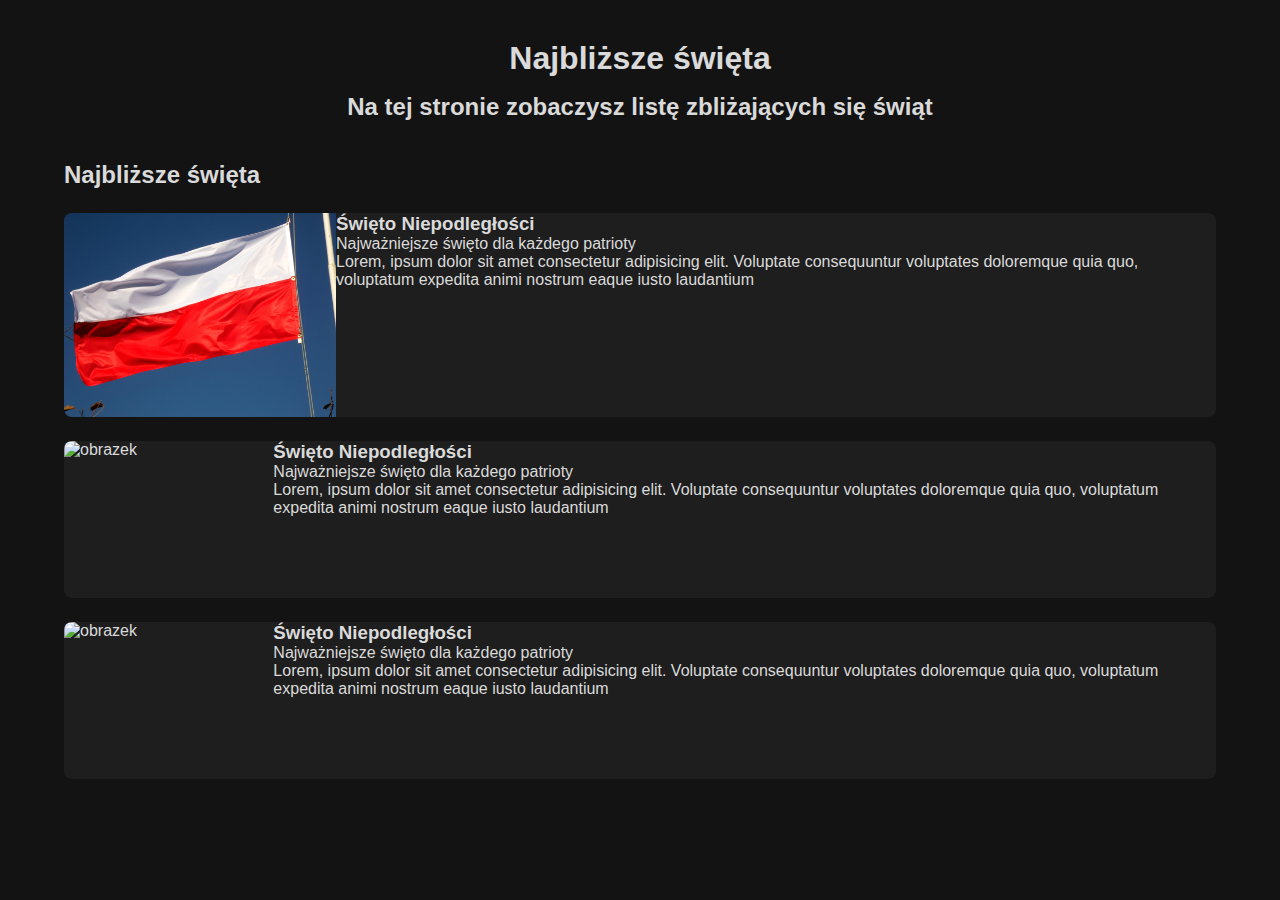
==== index.html @ bec907f8 "dodanie elementów" ====
<!DOCTYPE html>
<html lang="pl">
<head>
    <meta charset="UTF-8">
    <meta name="viewport" content="width=device-width, initial-scale=1.0">
    <link type="text/css" rel="stylesheet" href="css/main.css">
    <title>Święta</title>
</head>
<body>
    <header>
        <h1>Najbliższe święta</h1>
        <h2>Na tej stronie zobaczysz listę zbliżających się świąt</h2>
    </header>
    <main>
        <h2>Najbliższe święta</h2>
        <div>
            <div class="card">
                <img class="card-img" src="images/flaga.jpg" alt="obrazek">
                <div class="card-text">
                    <h3 class="card-title">Święto Niepodległości</h3>
                    <span class="card-subtitle">Najważniejsze święto dla każdego patrioty</span>
                    <p class="card-desc">Lorem, ipsum dolor sit amet consectetur adipisicing elit. Voluptate consequuntur voluptates doloremque quia quo, voluptatum expedita animi nostrum eaque iusto laudantium </p>
                    <a class="card-link" href="#"></a>
                </div>
            </div>
            <div class="card">
                <img class="card-img" src="" alt="obrazek">
                <div class="card-text">
                    <h3 class="card-title">Święto Niepodległości</h3>
                    <span class="card-subtitle">Najważniejsze święto dla każdego patrioty</span>
                    <p class="card-desc">Lorem, ipsum dolor sit amet consectetur adipisicing elit. Voluptate consequuntur voluptates doloremque quia quo, voluptatum expedita animi nostrum eaque iusto laudantium </p>
                    <a class="card-link" href="#"></a>
                </div>
            </div>
            <div class="card">
                <img class="card-img" src="" alt="obrazek">
                <div class="card-text">
                    <h3 class="card-title">Święto Niepodległości</h3>
                    <span class="card-subtitle">Najważniejsze święto dla każdego patrioty</span>
                    <p class="card-desc">Lorem, ipsum dolor sit amet consectetur adipisicing elit. Voluptate consequuntur voluptates doloremque quia quo, voluptatum expedita animi nostrum eaque iusto laudantium </p>
                    <a class="card-link" href="#"></a>
                </div>
            </div>
        </div>
    </main>
    <footer></footer>
</body>
</html>
---- css/main.css ----
* {
    margin: 0;
    padding: 0;
    box-sizing: border-box;
}

body {
    background: #131313;
    color: #dadada;
    font-family: 'Roboto', sans-serif;
}

header {
    margin-top: 2.5rem;
    display: flex;
    flex-direction: column;
    align-items: center;
    gap: 1rem;
}

main {
    width: 90%;
    margin: 0 auto;
    margin-top: 2.5rem;
    /* margin: vertical horizontal */
    /* margin: top right botton left; */
}

.card {
    background: #1e1e1e;
    border-radius: 0.5rem;
    margin: 1.5rem auto;
    display: flex;
    overflow: hidden;
}

.card-img {  
    aspect-ratio: 4 / 3;
    width: 17rem;
}
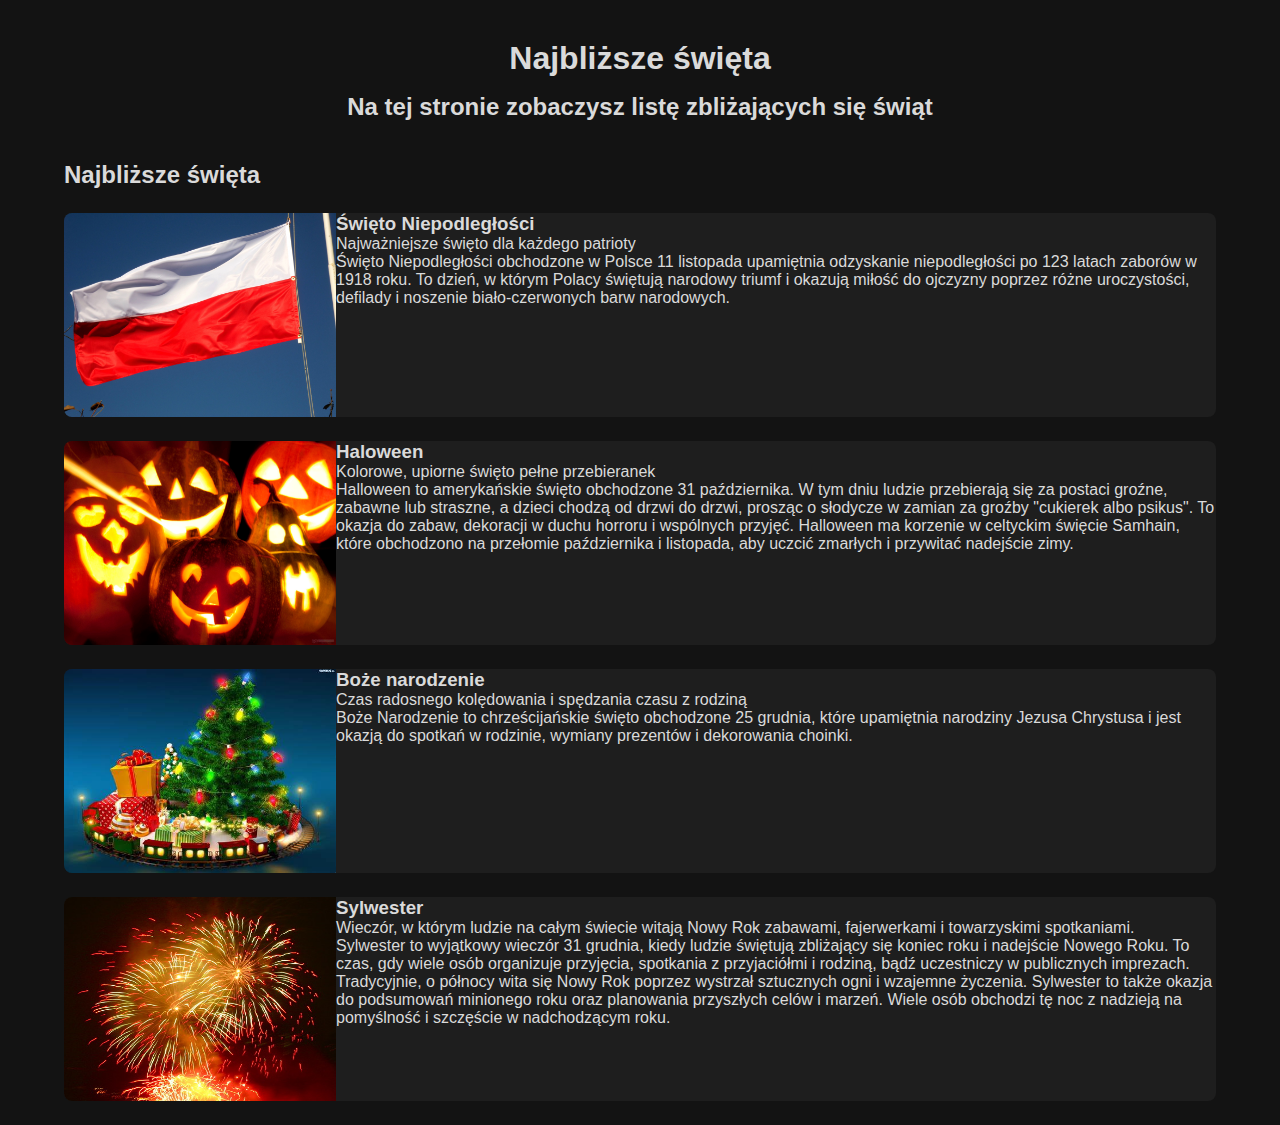
==== commit 19aaaa9d: "Dokończenie obrazków i tekstu" ====
--- a/index.html
+++ b/index.html
@@ -19,25 +19,34 @@
                 <div class="card-text">
                     <h3 class="card-title">Święto Niepodległości</h3>
                     <span class="card-subtitle">Najważniejsze święto dla każdego patrioty</span>
-                    <p class="card-desc">Lorem, ipsum dolor sit amet consectetur adipisicing elit. Voluptate consequuntur voluptates doloremque quia quo, voluptatum expedita animi nostrum eaque iusto laudantium </p>
+                    <p class="card-desc">Święto Niepodległości obchodzone w Polsce 11 listopada upamiętnia odzyskanie niepodległości po 123 latach zaborów w 1918 roku. To dzień, w którym Polacy świętują narodowy triumf i okazują miłość do ojczyzny poprzez różne uroczystości, defilady i noszenie biało-czerwonych barw narodowych.</p>
                     <a class="card-link" href="#"></a>
                 </div>
             </div>
             <div class="card">
-                <img class="card-img" src="" alt="obrazek">
+                <img class="card-img" src="images/R.jpg" alt="obrazek">
                 <div class="card-text">
-                    <h3 class="card-title">Święto Niepodległości</h3>
-                    <span class="card-subtitle">Najważniejsze święto dla każdego patrioty</span>
-                    <p class="card-desc">Lorem, ipsum dolor sit amet consectetur adipisicing elit. Voluptate consequuntur voluptates doloremque quia quo, voluptatum expedita animi nostrum eaque iusto laudantium </p>
+                    <h3 class="card-title">Haloween</h3>
+                    <span class="card-subtitle">Kolorowe, upiorne święto pełne przebieranek</span>
+                    <p class="card-desc">Halloween to amerykańskie święto obchodzone 31 października. W tym dniu ludzie przebierają się za postaci groźne, zabawne lub straszne, a dzieci chodzą od drzwi do drzwi, prosząc o słodycze w zamian za groźby "cukierek albo psikus". To okazja do zabaw, dekoracji w duchu horroru i wspólnych przyjęć. Halloween ma korzenie w celtyckim święcie Samhain, które obchodzono na przełomie października i listopada, aby uczcić zmarłych i przywitać nadejście zimy.</p>
                     <a class="card-link" href="#"></a>
                 </div>
             </div>
             <div class="card">
-                <img class="card-img" src="" alt="obrazek">
+                <img class="card-img" src="images/choinka.jpg" alt="obrazek">
                 <div class="card-text">
-                    <h3 class="card-title">Święto Niepodległości</h3>
-                    <span class="card-subtitle">Najważniejsze święto dla każdego patrioty</span>
-                    <p class="card-desc">Lorem, ipsum dolor sit amet consectetur adipisicing elit. Voluptate consequuntur voluptates doloremque quia quo, voluptatum expedita animi nostrum eaque iusto laudantium </p>
+                    <h3 class="card-title">Boże narodzenie</h3>
+                    <span class="card-subtitle">Czas radosnego kolędowania i spędzania czasu z rodziną</span>
+                    <p class="card-desc">Boże Narodzenie to chrześcijańskie święto obchodzone 25 grudnia, które upamiętnia narodziny Jezusa Chrystusa i jest okazją do spotkań w rodzinie, wymiany prezentów i dekorowania choinki.</p>
+                    <a class="card-link" href="#"></a>
+                </div>
+            </div>
+            <div class="card">
+                <img class="card-img" src="images/nowyrok.jpg" alt="obrazek">
+                <div class="card-text">
+                    <h3 class="card-title">Sylwester</h3>
+                    <span class="card-subtitle">Wieczór, w którym ludzie na całym świecie witają Nowy Rok zabawami, fajerwerkami i towarzyskimi spotkaniami.</span>
+                    <p class="card-desc">Sylwester to wyjątkowy wieczór 31 grudnia, kiedy ludzie świętują zbliżający się koniec roku i nadejście Nowego Roku. To czas, gdy wiele osób organizuje przyjęcia, spotkania z przyjaciółmi i rodziną, bądź uczestniczy w publicznych imprezach. Tradycyjnie, o północy wita się Nowy Rok poprzez wystrzał sztucznych ogni i wzajemne życzenia. Sylwester to także okazja do podsumowań minionego roku oraz planowania przyszłych celów i marzeń. Wiele osób obchodzi tę noc z nadzieją na pomyślność i szczęście w nadchodzącym roku.</p>
                     <a class="card-link" href="#"></a>
                 </div>
             </div>
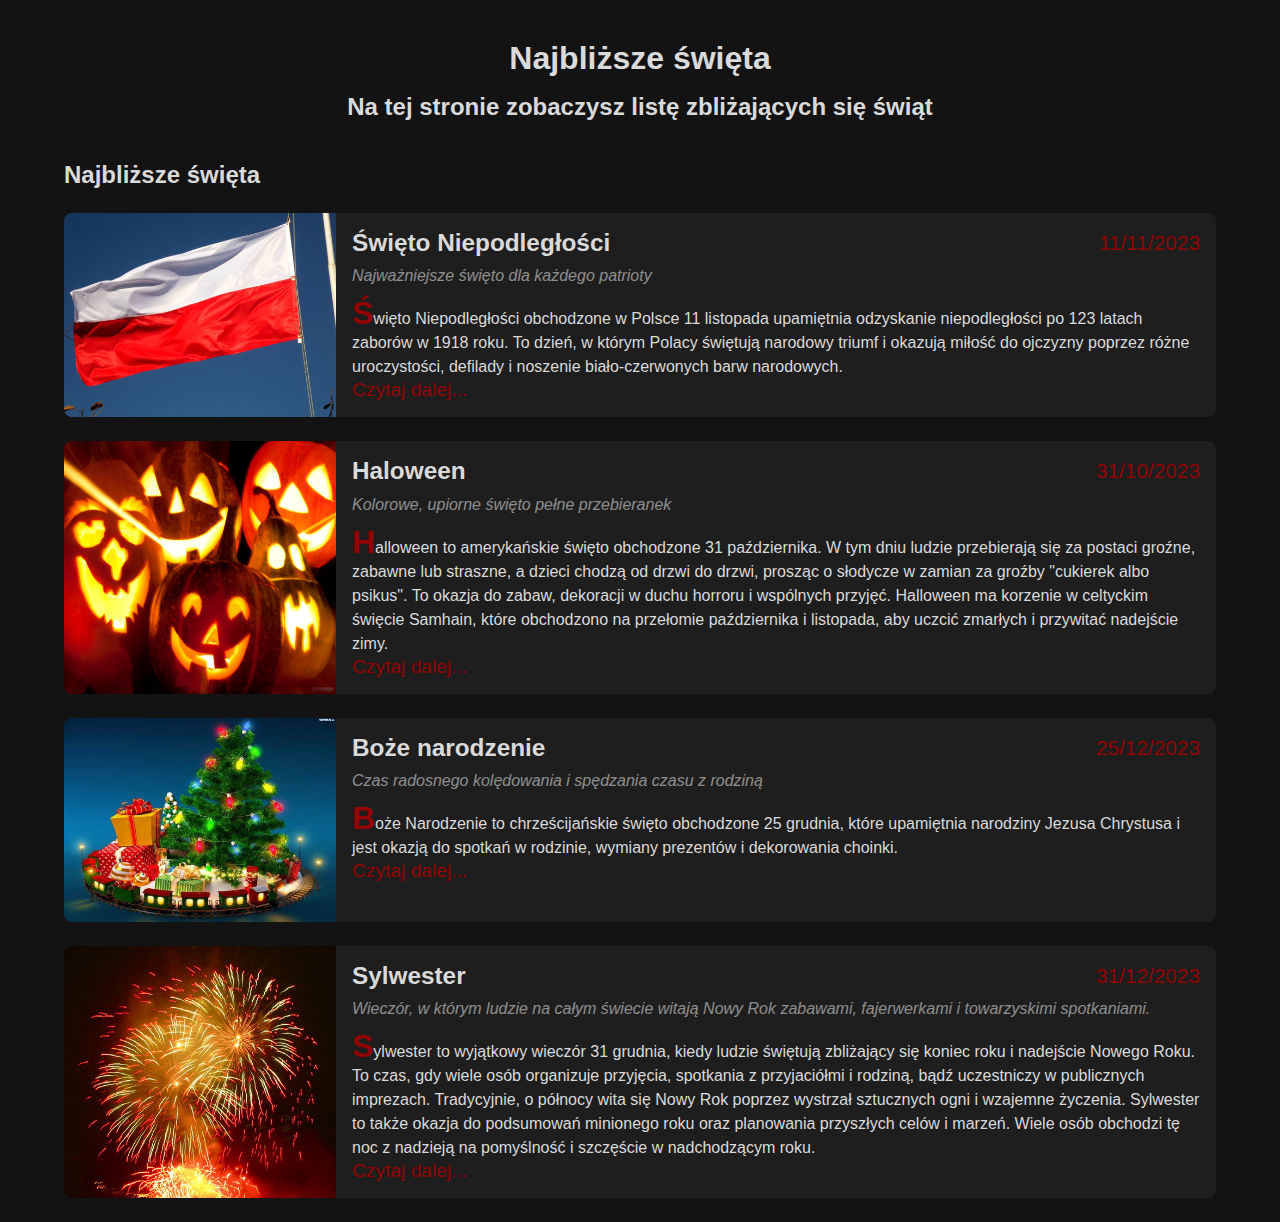
==== commit 06494812: "Style main page. Add links" ====
--- a/index.html
+++ b/index.html
@@ -12,42 +12,54 @@
         <h2>Na tej stronie zobaczysz listę zbliżających się świąt</h2>
     </header>
     <main>
-        <h2>Najbliższe święta</h2>
-        <div>
+        <div class="container">
+            <h2>Najbliższe święta</h2>
             <div class="card">
                 <img class="card-img" src="images/flaga.jpg" alt="obrazek">
                 <div class="card-text">
-                    <h3 class="card-title">Święto Niepodległości</h3>
+                    <div class="card-header">
+                        <h3 class="card-title">Święto Niepodległości</h3>
+                        <span class="card-date">11/11/2023</span>
+                    </div>
                     <span class="card-subtitle">Najważniejsze święto dla każdego patrioty</span>
-                    <p class="card-desc">Święto Niepodległości obchodzone w Polsce 11 listopada upamiętnia odzyskanie niepodległości po 123 latach zaborów w 1918 roku. To dzień, w którym Polacy świętują narodowy triumf i okazują miłość do ojczyzny poprzez różne uroczystości, defilady i noszenie biało-czerwonych barw narodowych.</p>
-                    <a class="card-link" href="#"></a>
+                    <div class="card-desc">Święto Niepodległości obchodzone w Polsce 11 listopada upamiętnia odzyskanie niepodległości po 123 latach zaborów w 1918 roku. To dzień, w którym Polacy świętują narodowy triumf i okazują miłość do ojczyzny poprzez różne uroczystości, defilady i noszenie biało-czerwonych barw narodowych.</div>
+                    <a class="card-link" href="pages/niepodleglosc.html">Czytaj dalej...</a>
                 </div>
             </div>
             <div class="card">
                 <img class="card-img" src="images/R.jpg" alt="obrazek">
                 <div class="card-text">
-                    <h3 class="card-title">Haloween</h3>
+                    <div class="card-header">
+                        <h3 class="card-title">Haloween</h3>
+                        <span class="card-date">31/10/2023</span>
+                    </div>
                     <span class="card-subtitle">Kolorowe, upiorne święto pełne przebieranek</span>
-                    <p class="card-desc">Halloween to amerykańskie święto obchodzone 31 października. W tym dniu ludzie przebierają się za postaci groźne, zabawne lub straszne, a dzieci chodzą od drzwi do drzwi, prosząc o słodycze w zamian za groźby "cukierek albo psikus". To okazja do zabaw, dekoracji w duchu horroru i wspólnych przyjęć. Halloween ma korzenie w celtyckim święcie Samhain, które obchodzono na przełomie października i listopada, aby uczcić zmarłych i przywitać nadejście zimy.</p>
-                    <a class="card-link" href="#"></a>
+                    <div class="card-desc">halloween to amerykańskie święto obchodzone 31 października. W tym dniu ludzie przebierają się za postaci groźne, zabawne lub straszne, a dzieci chodzą od drzwi do drzwi, prosząc o słodycze w zamian za groźby "cukierek albo psikus". To okazja do zabaw, dekoracji w duchu horroru i wspólnych przyjęć. Halloween ma korzenie w celtyckim święcie Samhain, które obchodzono na przełomie października i listopada, aby uczcić zmarłych i przywitać nadejście zimy.</div>
+                    <a class="card-link" href="#">Czytaj dalej...</a>
                 </div>
             </div>
             <div class="card">
                 <img class="card-img" src="images/choinka.jpg" alt="obrazek">
                 <div class="card-text">
-                    <h3 class="card-title">Boże narodzenie</h3>
+                    <div class="card-header">
+                        <h3 class="card-title">Boże narodzenie</h3>
+                        <span class="card-date">25/12/2023</span>
+                    </div>
                     <span class="card-subtitle">Czas radosnego kolędowania i spędzania czasu z rodziną</span>
-                    <p class="card-desc">Boże Narodzenie to chrześcijańskie święto obchodzone 25 grudnia, które upamiętnia narodziny Jezusa Chrystusa i jest okazją do spotkań w rodzinie, wymiany prezentów i dekorowania choinki.</p>
-                    <a class="card-link" href="#"></a>
+                    <div class="card-desc">Boże Narodzenie to chrześcijańskie święto obchodzone 25 grudnia, które upamiętnia narodziny Jezusa Chrystusa i jest okazją do spotkań w rodzinie, wymiany prezentów i dekorowania choinki.</div>
+                    <a class="card-link" href="#">Czytaj dalej...</a>
                 </div>
             </div>
             <div class="card">
                 <img class="card-img" src="images/nowyrok.jpg" alt="obrazek">
                 <div class="card-text">
-                    <h3 class="card-title">Sylwester</h3>
+                    <div class="card-header">
+                        <h3 class="card-title">Sylwester</h3>
+                        <span class="card-date">31/12/2023</span>
+                    </div>
                     <span class="card-subtitle">Wieczór, w którym ludzie na całym świecie witają Nowy Rok zabawami, fajerwerkami i towarzyskimi spotkaniami.</span>
-                    <p class="card-desc">Sylwester to wyjątkowy wieczór 31 grudnia, kiedy ludzie świętują zbliżający się koniec roku i nadejście Nowego Roku. To czas, gdy wiele osób organizuje przyjęcia, spotkania z przyjaciółmi i rodziną, bądź uczestniczy w publicznych imprezach. Tradycyjnie, o północy wita się Nowy Rok poprzez wystrzał sztucznych ogni i wzajemne życzenia. Sylwester to także okazja do podsumowań minionego roku oraz planowania przyszłych celów i marzeń. Wiele osób obchodzi tę noc z nadzieją na pomyślność i szczęście w nadchodzącym roku.</p>
-                    <a class="card-link" href="#"></a>
+                    <div class="card-desc">Sylwester to wyjątkowy wieczór 31 grudnia, kiedy ludzie świętują zbliżający się koniec roku i nadejście Nowego Roku. To czas, gdy wiele osób organizuje przyjęcia, spotkania z przyjaciółmi i rodziną, bądź uczestniczy w publicznych imprezach. Tradycyjnie, o północy wita się Nowy Rok poprzez wystrzał sztucznych ogni i wzajemne życzenia. Sylwester to także okazja do podsumowań minionego roku oraz planowania przyszłych celów i marzeń. Wiele osób obchodzi tę noc z nadzieją na pomyślność i szczęście w nadchodzącym roku.</div>
+                    <a class="card-link" href="#">Czytaj dalej...</a>
                 </div>
             </div>
         </div>
--- a/css/main.css
+++ b/css/main.css
@@ -2,6 +2,10 @@
     margin: 0;
     padding: 0;
     box-sizing: border-box;
+}
+
+:root {
+    --main-font-color: rgb(147, 4, 4);
 }
 
 body {
@@ -18,12 +22,18 @@
     gap: 1rem;
 }
 
+
 main {
     width: 90%;
     margin: 0 auto;
     margin-top: 2.5rem;
     /* margin: vertical horizontal */
     /* margin: top right botton left; */
+}
+
+.container {
+    max-width: 1200px;
+    margin: 0 auto;
 }
 
 .card {
@@ -34,7 +44,48 @@
     overflow: hidden;
 }
 
+.card-subtitle {
+    /* font-weight: bold; */
+    font-style: italic;
+    color: rgba(255, 255, 255, 0.5);
+    display: block;
+    margin-bottom: 1em;
+}
+
 .card-img {  
     aspect-ratio: 4 / 3;
     width: 17rem;
+}
+
+.card-header {
+    display: flex;
+    justify-content: space-between;
+    align-items: center;
+    margin-bottom: 0.5em;
+    font-size: 1.3rem;
+}
+
+.card-text {
+    padding: 1em;
+}
+
+.card-desc {
+    line-height: 1.5em;
+}
+
+.card-desc:first-letter {
+    font-size: 2em;
+    font-weight: bold;
+    color: var(--main-font-color);
+    text-transform: uppercase;
+}
+
+.card-date {
+    color: var(--main-font-color);
+}
+
+a {
+    text-decoration: none;
+    font-size: 1.2em;
+    color: var(--main-font-color);
 }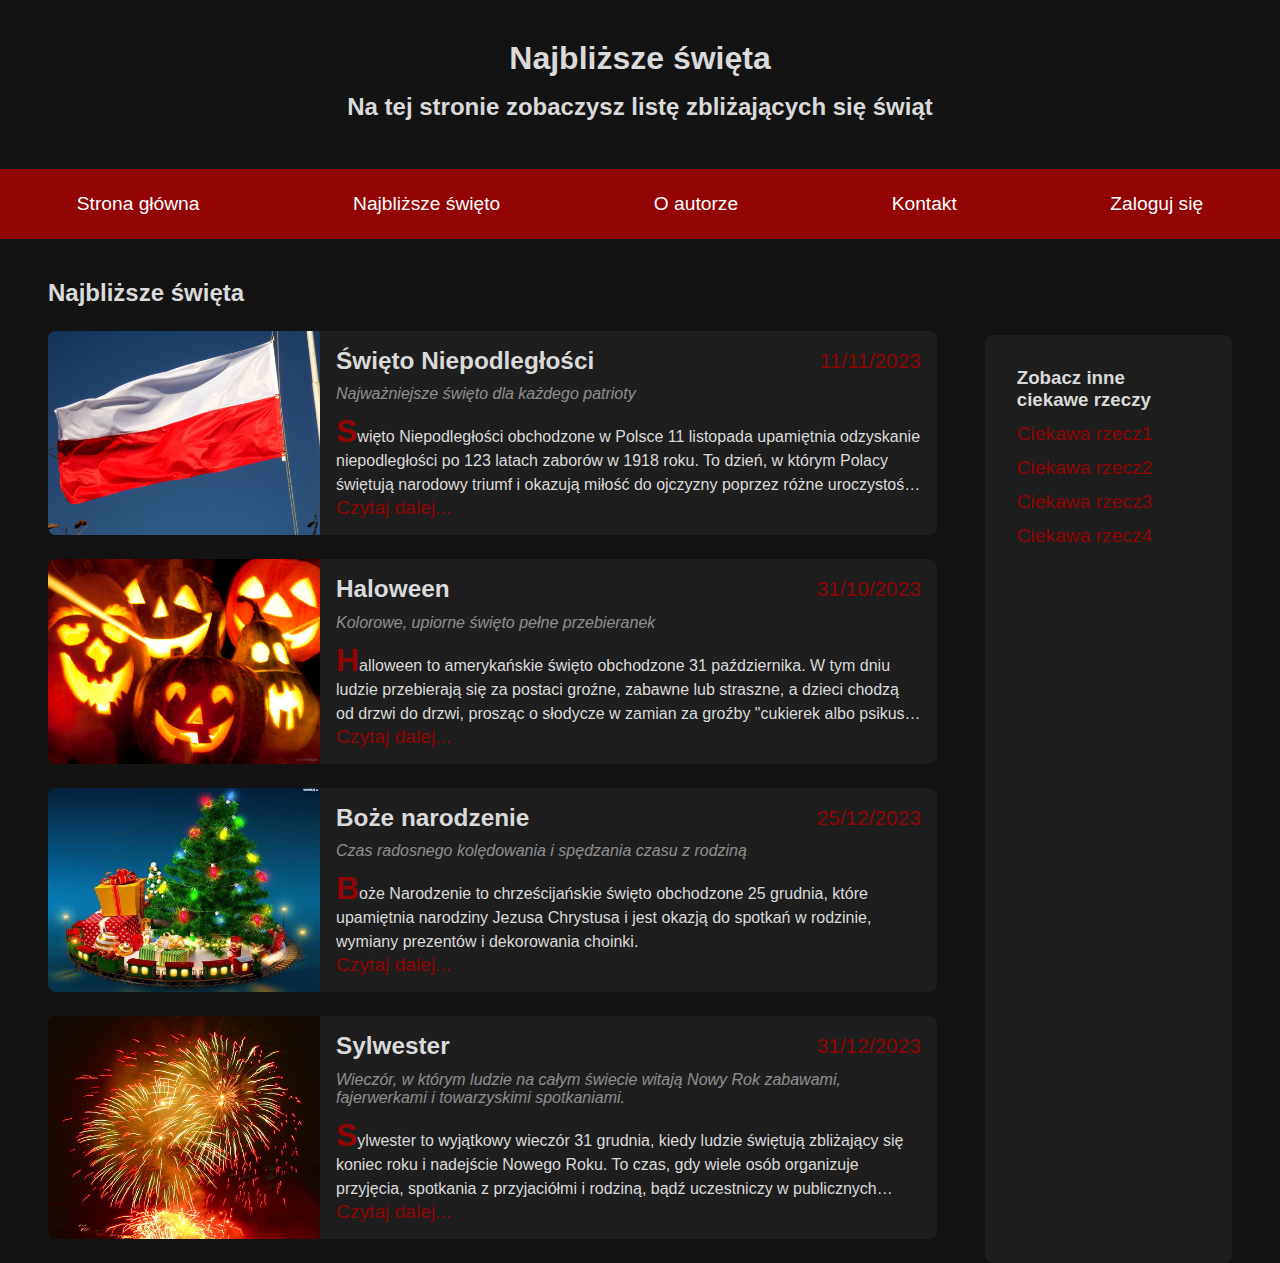
==== commit 90cd58bf: "Dodanie responsywnego layoutu" ====
--- a/index.html
+++ b/index.html
@@ -4,6 +4,7 @@
     <meta charset="UTF-8">
     <meta name="viewport" content="width=device-width, initial-scale=1.0">
     <link type="text/css" rel="stylesheet" href="css/main.css">
+    <link rel="stylesheet" href="css/layout.css">
     <title>Święta</title>
 </head>
 <body>
@@ -11,59 +12,75 @@
         <h1>Najbliższe święta</h1>
         <h2>Na tej stronie zobaczysz listę zbliżających się świąt</h2>
     </header>
-    <main>
-        <div class="container">
-            <h2>Najbliższe święta</h2>
-            <div class="card">
-                <img class="card-img" src="images/flaga.jpg" alt="obrazek">
-                <div class="card-text">
-                    <div class="card-header">
-                        <h3 class="card-title">Święto Niepodległości</h3>
-                        <span class="card-date">11/11/2023</span>
+    <nav>
+        <a class="nav-item" href="#">Strona główna</a>
+        <a class="nav-item" href="#">Najbliższe święto</a>
+        <a class="nav-item" href="#">O autorze</a>
+        <a class="nav-item" href="#">Kontakt</a>
+        <a class="nav-item" href="#">Zaloguj się</a>
+    </nav>
+    <div class="root">
+        <aside>
+            <h3>Zobacz inne ciekawe rzeczy</h3>
+                <a href="#">Ciekawa rzecz1</a>
+                <a href="#">Ciekawa rzecz2</a>
+                <a href="#">Ciekawa rzecz3</a>
+                <a href="#">Ciekawa rzecz4</a>
+        </aside>
+        <main>
+            <div class="container">
+                <h2>Najbliższe święta</h2>
+                <div class="card">
+                    <img class="card-img" src="images/flaga.jpg" alt="obrazek">
+                    <div class="card-text">
+                        <div class="card-header">
+                            <h3 class="card-title">Święto Niepodległości</h3>
+                            <span class="card-date">11/11/2023</span>
+                        </div>
+                        <span class="card-subtitle">Najważniejsze święto dla każdego patrioty</span>
+                        <div class="card-desc">Święto Niepodległości obchodzone w Polsce 11 listopada upamiętnia odzyskanie niepodległości po 123 latach zaborów w 1918 roku. To dzień, w którym Polacy świętują narodowy triumf i okazują miłość do ojczyzny poprzez różne uroczystości, defilady i noszenie biało-czerwonych barw narodowych.</div>
+                        <a class="card-link" href="pages/niepodleglosc.html">Czytaj dalej...</a>
                     </div>
-                    <span class="card-subtitle">Najważniejsze święto dla każdego patrioty</span>
-                    <div class="card-desc">Święto Niepodległości obchodzone w Polsce 11 listopada upamiętnia odzyskanie niepodległości po 123 latach zaborów w 1918 roku. To dzień, w którym Polacy świętują narodowy triumf i okazują miłość do ojczyzny poprzez różne uroczystości, defilady i noszenie biało-czerwonych barw narodowych.</div>
-                    <a class="card-link" href="pages/niepodleglosc.html">Czytaj dalej...</a>
+                </div>
+                <div class="card">
+                    <img class="card-img" src="images/R.jpg" alt="obrazek">
+                    <div class="card-text">
+                        <div class="card-header">
+                            <h3 class="card-title">Haloween</h3>
+                            <span class="card-date">31/10/2023</span>
+                        </div>
+                        <span class="card-subtitle">Kolorowe, upiorne święto pełne przebieranek</span>
+                        <div class="card-desc">halloween to amerykańskie święto obchodzone 31 października. W tym dniu ludzie przebierają się za postaci groźne, zabawne lub straszne, a dzieci chodzą od drzwi do drzwi, prosząc o słodycze w zamian za groźby "cukierek albo psikus". To okazja do zabaw, dekoracji w duchu horroru i wspólnych przyjęć. Halloween ma korzenie w celtyckim święcie Samhain, które obchodzono na przełomie października i listopada, aby uczcić zmarłych i przywitać nadejście zimy.</div>
+                        <a class="card-link" href="#">Czytaj dalej...</a>
+                    </div>
+                </div>
+                <div class="card">
+                    <img class="card-img" src="images/choinka.jpg" alt="obrazek">
+                    <div class="card-text">
+                        <div class="card-header">
+                            <h3 class="card-title">Boże narodzenie</h3>
+                            <span class="card-date">25/12/2023</span>
+                        </div>
+                        <span class="card-subtitle">Czas radosnego kolędowania i spędzania czasu z rodziną</span>
+                        <div class="card-desc">Boże Narodzenie to chrześcijańskie święto obchodzone 25 grudnia, które upamiętnia narodziny Jezusa Chrystusa i jest okazją do spotkań w rodzinie, wymiany prezentów i dekorowania choinki.</div>
+                        <a class="card-link" href="#">Czytaj dalej...</a>
+                    </div>
+                </div>
+                <div class="card">
+                    <img class="card-img" src="images/nowyrok.jpg" alt="obrazek">
+                    <div class="card-text">
+                        <div class="card-header">
+                            <h3 class="card-title">Sylwester</h3>
+                            <span class="card-date">31/12/2023</span>
+                        </div>
+                        <span class="card-subtitle">Wieczór, w którym ludzie na całym świecie witają Nowy Rok zabawami, fajerwerkami i towarzyskimi spotkaniami.</span>
+                        <div class="card-desc">Sylwester to wyjątkowy wieczór 31 grudnia, kiedy ludzie świętują zbliżający się koniec roku i nadejście Nowego Roku. To czas, gdy wiele osób organizuje przyjęcia, spotkania z przyjaciółmi i rodziną, bądź uczestniczy w publicznych imprezach. Tradycyjnie, o północy wita się Nowy Rok poprzez wystrzał sztucznych ogni i wzajemne życzenia. Sylwester to także okazja do podsumowań minionego roku oraz planowania przyszłych celów i marzeń. Wiele osób obchodzi tę noc z nadzieją na pomyślność i szczęście w nadchodzącym roku.</div>
+                        <a class="card-link" href="#">Czytaj dalej...</a>
+                    </div>
                 </div>
             </div>
-            <div class="card">
-                <img class="card-img" src="images/R.jpg" alt="obrazek">
-                <div class="card-text">
-                    <div class="card-header">
-                        <h3 class="card-title">Haloween</h3>
-                        <span class="card-date">31/10/2023</span>
-                    </div>
-                    <span class="card-subtitle">Kolorowe, upiorne święto pełne przebieranek</span>
-                    <div class="card-desc">halloween to amerykańskie święto obchodzone 31 października. W tym dniu ludzie przebierają się za postaci groźne, zabawne lub straszne, a dzieci chodzą od drzwi do drzwi, prosząc o słodycze w zamian za groźby "cukierek albo psikus". To okazja do zabaw, dekoracji w duchu horroru i wspólnych przyjęć. Halloween ma korzenie w celtyckim święcie Samhain, które obchodzono na przełomie października i listopada, aby uczcić zmarłych i przywitać nadejście zimy.</div>
-                    <a class="card-link" href="#">Czytaj dalej...</a>
-                </div>
-            </div>
-            <div class="card">
-                <img class="card-img" src="images/choinka.jpg" alt="obrazek">
-                <div class="card-text">
-                    <div class="card-header">
-                        <h3 class="card-title">Boże narodzenie</h3>
-                        <span class="card-date">25/12/2023</span>
-                    </div>
-                    <span class="card-subtitle">Czas radosnego kolędowania i spędzania czasu z rodziną</span>
-                    <div class="card-desc">Boże Narodzenie to chrześcijańskie święto obchodzone 25 grudnia, które upamiętnia narodziny Jezusa Chrystusa i jest okazją do spotkań w rodzinie, wymiany prezentów i dekorowania choinki.</div>
-                    <a class="card-link" href="#">Czytaj dalej...</a>
-                </div>
-            </div>
-            <div class="card">
-                <img class="card-img" src="images/nowyrok.jpg" alt="obrazek">
-                <div class="card-text">
-                    <div class="card-header">
-                        <h3 class="card-title">Sylwester</h3>
-                        <span class="card-date">31/12/2023</span>
-                    </div>
-                    <span class="card-subtitle">Wieczór, w którym ludzie na całym świecie witają Nowy Rok zabawami, fajerwerkami i towarzyskimi spotkaniami.</span>
-                    <div class="card-desc">Sylwester to wyjątkowy wieczór 31 grudnia, kiedy ludzie świętują zbliżający się koniec roku i nadejście Nowego Roku. To czas, gdy wiele osób organizuje przyjęcia, spotkania z przyjaciółmi i rodziną, bądź uczestniczy w publicznych imprezach. Tradycyjnie, o północy wita się Nowy Rok poprzez wystrzał sztucznych ogni i wzajemne życzenia. Sylwester to także okazja do podsumowań minionego roku oraz planowania przyszłych celów i marzeń. Wiele osób obchodzi tę noc z nadzieją na pomyślność i szczęście w nadchodzącym roku.</div>
-                    <a class="card-link" href="#">Czytaj dalej...</a>
-                </div>
-            </div>
-        </div>
-    </main>
+        </main>
+    </div>
     <footer></footer>
 </body>
 </html>--- a/css/main.css
+++ b/css/main.css
@@ -1,43 +1,5 @@
-* {
-    margin: 0;
-    padding: 0;
-    box-sizing: border-box;
-}
-
-:root {
-    --main-font-color: rgb(147, 4, 4);
-}
-
-body {
-    background: #131313;
-    color: #dadada;
-    font-family: 'Roboto', sans-serif;
-}
-
-header {
-    margin-top: 2.5rem;
-    display: flex;
-    flex-direction: column;
-    align-items: center;
-    gap: 1rem;
-}
-
-
-main {
-    width: 90%;
-    margin: 0 auto;
-    margin-top: 2.5rem;
-    /* margin: vertical horizontal */
-    /* margin: top right botton left; */
-}
-
-.container {
-    max-width: 1200px;
-    margin: 0 auto;
-}
-
 .card {
-    background: #1e1e1e;
+    background: var(--card-bg);
     border-radius: 0.5rem;
     margin: 1.5rem auto;
     display: flex;
@@ -71,7 +33,13 @@
 
 .card-desc {
     line-height: 1.5em;
+    overflow: hidden;
+    display: -webkit-box;
+    -webkit-line-clamp: 3; /* number of lines to show */
+            /* line-clamp: 2;  */
+    -webkit-box-orient: vertical;
 }
+
 
 .card-desc:first-letter {
     font-size: 2em;
@@ -83,9 +51,3 @@
 .card-date {
     color: var(--main-font-color);
 }
-
-a {
-    text-decoration: none;
-    font-size: 1.2em;
-    color: var(--main-font-color);
-}--- a/css/layout.css
+++ b/css/layout.css
@@ -0,0 +1,97 @@
+* {
+    margin: 0;
+    padding: 0;
+    box-sizing: border-box;
+}
+
+:root {
+    --main-font-color: rgb(147, 4, 4);
+    --text-color: #dadada;
+    --card-bg: #1e1e1e;
+}
+
+body {
+    background: #131313;
+    color: var(--text-color);
+    font-family: 'Roboto', sans-serif;
+}
+
+
+a {
+    text-decoration: none;
+    font-size: 1.2em;
+    color: var(--main-font-color);
+}
+
+header {
+    margin-top: 2.5rem;
+    display: flex;
+    flex-direction: column;
+    align-items: center;
+    gap: 1rem;
+}
+
+
+main {
+    margin: 0 auto;
+    margin-top: 2.5rem;
+    /* margin: vertical horizontal */
+    /* margin: top right botton left; */
+}
+
+.container {
+    max-width: 1200px;
+    margin: 0 auto;
+}
+
+.root {
+    display: flex;
+    flex-direction: row-reverse;
+    padding: 0 3rem;
+    gap: 3rem;
+}
+
+aside {
+    display: flex;
+    flex-direction: column;
+    gap: 0.75rem;
+    background-color: var(--card-bg);
+    padding: 2rem;
+    border-radius: 0.5rem;
+    margin-top: 6rem;
+}
+
+nav {
+    display: flex;
+    justify-content: space-around;
+    background-color: var(--main-font-color);
+    margin-top: 3rem;
+    position: sticky;
+    top: 0;
+    /* padding: 1.5rem; */
+
+}
+
+.nav-item {
+    color: white;
+    padding: 1.5rem;
+    transition: 0.5s ease-in-out;
+}
+
+.nav-item:hover {
+    background-color: rgb(112, 3, 3)
+}
+
+@media only screen and (width <= 1200px) {
+    /* For mobile phones: */
+    .root {
+       flex-direction: column;
+    }
+}
+
+@media only screen and (width < 800px) {
+    nav {
+        flex-direction: column;
+        position: static;
+    }
+}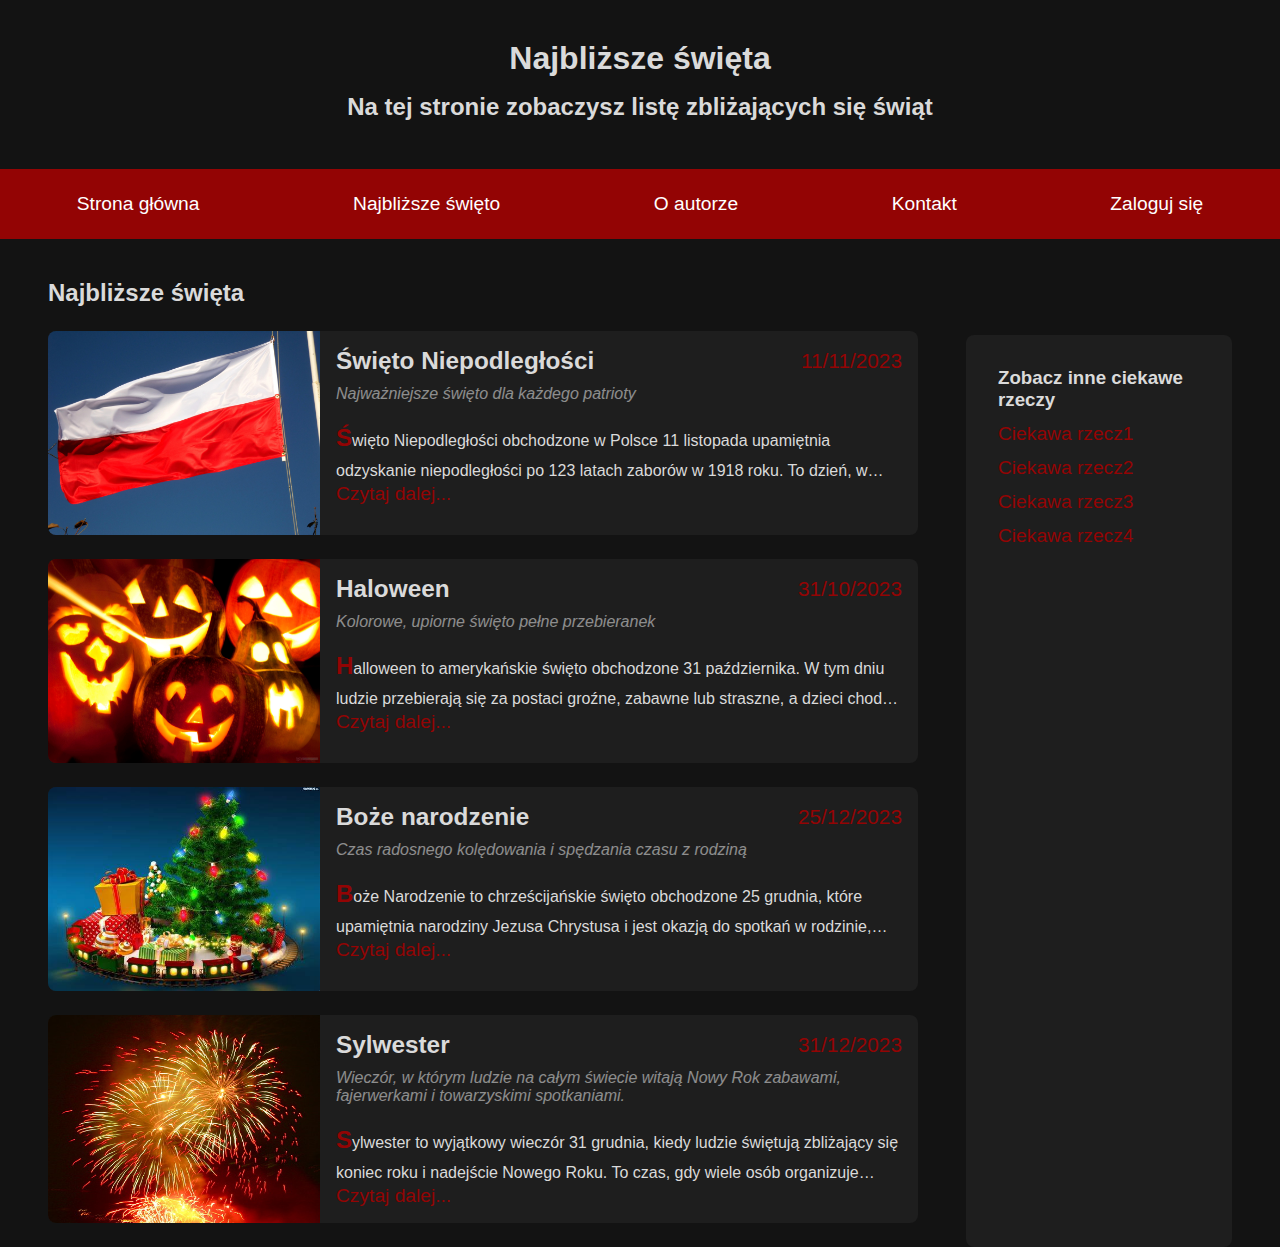
==== commit 4ad7b382: "uzupełnienie podstron" ====
--- a/index.html
+++ b/index.html
@@ -13,7 +13,7 @@
         <h2>Na tej stronie zobaczysz listę zbliżających się świąt</h2>
     </header>
     <nav>
-        <a class="nav-item" href="#">Strona główna</a>
+        <a class="nav-item" href="index.html">Strona główna</a>
         <a class="nav-item" href="#">Najbliższe święto</a>
         <a class="nav-item" href="#">O autorze</a>
         <a class="nav-item" href="#">Kontakt</a>
@@ -22,10 +22,10 @@
     <div class="root">
         <aside>
             <h3>Zobacz inne ciekawe rzeczy</h3>
-                <a href="#">Ciekawa rzecz1</a>
-                <a href="#">Ciekawa rzecz2</a>
-                <a href="#">Ciekawa rzecz3</a>
-                <a href="#">Ciekawa rzecz4</a>
+                <a class="aside-link" href="#">Ciekawa rzecz1</a>
+                <a class="aside-link" href="#">Ciekawa rzecz2</a>
+                <a class="aside-link" href="#">Ciekawa rzecz3</a>
+                <a class="aside-link" href="#">Ciekawa rzecz4</a>
         </aside>
         <main>
             <div class="container">
@@ -51,7 +51,7 @@
                         </div>
                         <span class="card-subtitle">Kolorowe, upiorne święto pełne przebieranek</span>
                         <div class="card-desc">halloween to amerykańskie święto obchodzone 31 października. W tym dniu ludzie przebierają się za postaci groźne, zabawne lub straszne, a dzieci chodzą od drzwi do drzwi, prosząc o słodycze w zamian za groźby "cukierek albo psikus". To okazja do zabaw, dekoracji w duchu horroru i wspólnych przyjęć. Halloween ma korzenie w celtyckim święcie Samhain, które obchodzono na przełomie października i listopada, aby uczcić zmarłych i przywitać nadejście zimy.</div>
-                        <a class="card-link" href="#">Czytaj dalej...</a>
+                        <a class="card-link" href="pages/haloween.html">Czytaj dalej...</a>
                     </div>
                 </div>
                 <div class="card">
@@ -63,7 +63,7 @@
                         </div>
                         <span class="card-subtitle">Czas radosnego kolędowania i spędzania czasu z rodziną</span>
                         <div class="card-desc">Boże Narodzenie to chrześcijańskie święto obchodzone 25 grudnia, które upamiętnia narodziny Jezusa Chrystusa i jest okazją do spotkań w rodzinie, wymiany prezentów i dekorowania choinki.</div>
-                        <a class="card-link" href="#">Czytaj dalej...</a>
+                        <a class="card-link" href="pages/Boze-n.html">Czytaj dalej...</a>
                     </div>
                 </div>
                 <div class="card">
@@ -75,7 +75,7 @@
                         </div>
                         <span class="card-subtitle">Wieczór, w którym ludzie na całym świecie witają Nowy Rok zabawami, fajerwerkami i towarzyskimi spotkaniami.</span>
                         <div class="card-desc">Sylwester to wyjątkowy wieczór 31 grudnia, kiedy ludzie świętują zbliżający się koniec roku i nadejście Nowego Roku. To czas, gdy wiele osób organizuje przyjęcia, spotkania z przyjaciółmi i rodziną, bądź uczestniczy w publicznych imprezach. Tradycyjnie, o północy wita się Nowy Rok poprzez wystrzał sztucznych ogni i wzajemne życzenia. Sylwester to także okazja do podsumowań minionego roku oraz planowania przyszłych celów i marzeń. Wiele osób obchodzi tę noc z nadzieją na pomyślność i szczęście w nadchodzącym roku.</div>
-                        <a class="card-link" href="#">Czytaj dalej...</a>
+                        <a class="card-link" href="pages/sylwester.html">Czytaj dalej...</a>
                     </div>
                 </div>
             </div>
--- a/css/main.css
+++ b/css/main.css
@@ -1,17 +1,68 @@
+* {
+    margin: 0;
+    padding: 0;
+    box-sizing: border-box;
+}
+
+:root {
+    --main-font-color: rgb(172, 3, 3)
+    --text-color: rgb()
+    --card-bg-color: rgb() 
+}
+
+body {
+    background: #131313;
+    color: #dadada;
+    font-family: 'Roboto', sans-serif;
+}
+
+header {
+    margin-top: 2.5rem;
+    display: flex;
+    flex-direction: column;
+    align-items: center;
+    gap: 1rem;
+}
+
+main {
+    width: 90%;
+    margin: 0 auto;
+    margin-top: 2.5rem;
+    /* margin: vertical horizontal */
+    /* margin: top right botton left; */
+}
+
+.container{
+    max-width: 1000px;
+    margin: 0 auto;
+}
+
+aside {
+    display: flex;
+    flex-direction: column;
+}
+
+.root {
+    display: flex;
+    flex-direction: row-reverse;
+}
+
 .card {
-    background: var(--card-bg);
+    background: #1e1e1e;
     border-radius: 0.5rem;
     margin: 1.5rem auto;
     display: flex;
     overflow: hidden;
+    max-width: 1000px;
 }
 
 .card-subtitle {
     /* font-weight: bold; */
+    color: rgba(255, 255, 255, 0.5);
+    display: block;  
     font-style: italic;
-    color: rgba(255, 255, 255, 0.5);
-    display: block;
     margin-bottom: 1em;
+
 }
 
 .card-img {  
@@ -24,30 +75,38 @@
     justify-content: space-between;
     align-items: center;
     margin-bottom: 0.5em;
-    font-size: 1.3rem;
+    font-size: 1.3em;
 }
 
 .card-text {
     padding: 1em;
 }
 
-.card-desc {
-    line-height: 1.5em;
+.card-date{
+    color: var(--main-font-color);
+}
+
+.card-desc{
+    line-height: 1.6;
     overflow: hidden;
     display: -webkit-box;
-    -webkit-line-clamp: 3; /* number of lines to show */
-            /* line-clamp: 2;  */
+    -webkit-line-clamp: 2;
     -webkit-box-orient: vertical;
 }
 
-
-.card-desc:first-letter {
-    font-size: 2em;
+.card-desc::first-letter{
+    font-size: 1.5em;
     font-weight: bold;
     color: var(--main-font-color);
     text-transform: uppercase;
 }
 
-.card-date {
+.card-link{
     color: var(--main-font-color);
+    transition: 0.5s ease-in-out;
 }
+
+.card-link:hover {
+    color: orange;
+    font-size: 1.5em;
+}--- a/css/layout.css
+++ b/css/layout.css
@@ -44,6 +44,16 @@
     margin: 0 auto;
 }
 
+.container-page {
+    background: #1e1e1e;
+    border-radius: 0.5rem;
+    margin: 3.5rem auto;
+    display: flex;
+    overflow: hidden;
+    max-width: 1200px;
+    align-items: center;
+}
+
 .root {
     display: flex;
     flex-direction: row-reverse;
@@ -82,6 +92,16 @@
     background-color: rgb(112, 3, 3)
 }
 
+.aside-link{
+    color: var(--main-font-color);
+    transition: 0.5s ease-in-out;
+}
+
+.aside-link:hover {
+    color: orange;
+    font-size: 1.5em;
+}
+
 @media only screen and (width <= 1200px) {
     /* For mobile phones: */
     .root {
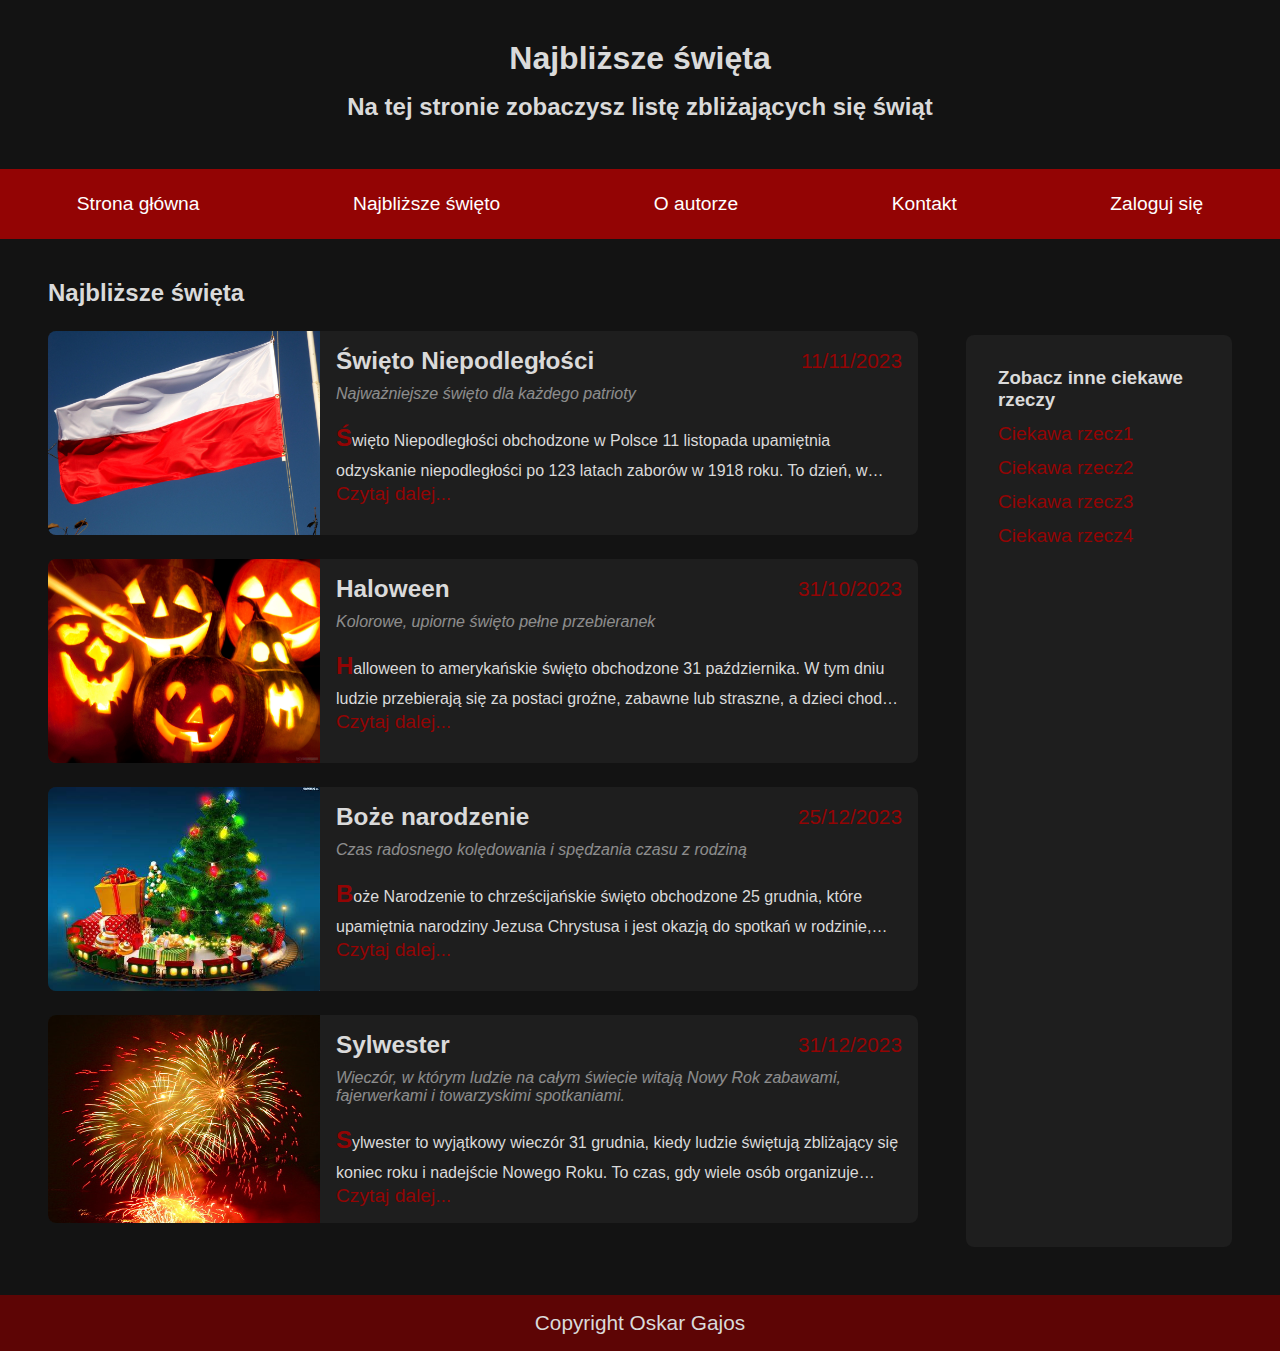
==== commit 0232351b: "Dodanie stopki. Stylowanie podstron" ====
--- a/index.html
+++ b/index.html
@@ -22,10 +22,10 @@
     <div class="root">
         <aside>
             <h3>Zobacz inne ciekawe rzeczy</h3>
-                <a class="aside-link" href="#">Ciekawa rzecz1</a>
-                <a class="aside-link" href="#">Ciekawa rzecz2</a>
-                <a class="aside-link" href="#">Ciekawa rzecz3</a>
-                <a class="aside-link" href="#">Ciekawa rzecz4</a>
+                <a class="aside-link responsive-link" href="#">Ciekawa rzecz1</a>
+                <a class="aside-link responsive-link" href="#">Ciekawa rzecz2</a>
+                <a class="aside-link responsive-link" href="#">Ciekawa rzecz3</a>
+                <a class="aside-link responsive-link" href="#">Ciekawa rzecz4</a>
         </aside>
         <main>
             <div class="container">
@@ -39,7 +39,7 @@
                         </div>
                         <span class="card-subtitle">Najważniejsze święto dla każdego patrioty</span>
                         <div class="card-desc">Święto Niepodległości obchodzone w Polsce 11 listopada upamiętnia odzyskanie niepodległości po 123 latach zaborów w 1918 roku. To dzień, w którym Polacy świętują narodowy triumf i okazują miłość do ojczyzny poprzez różne uroczystości, defilady i noszenie biało-czerwonych barw narodowych.</div>
-                        <a class="card-link" href="pages/niepodleglosc.html">Czytaj dalej...</a>
+                        <a class="card-link responsive-link" href="pages/niepodleglosc.html">Czytaj dalej...</a>
                     </div>
                 </div>
                 <div class="card">
@@ -51,7 +51,7 @@
                         </div>
                         <span class="card-subtitle">Kolorowe, upiorne święto pełne przebieranek</span>
                         <div class="card-desc">halloween to amerykańskie święto obchodzone 31 października. W tym dniu ludzie przebierają się za postaci groźne, zabawne lub straszne, a dzieci chodzą od drzwi do drzwi, prosząc o słodycze w zamian za groźby "cukierek albo psikus". To okazja do zabaw, dekoracji w duchu horroru i wspólnych przyjęć. Halloween ma korzenie w celtyckim święcie Samhain, które obchodzono na przełomie października i listopada, aby uczcić zmarłych i przywitać nadejście zimy.</div>
-                        <a class="card-link" href="pages/haloween.html">Czytaj dalej...</a>
+                        <a class="card-link responsive-link" href="pages/haloween.html">Czytaj dalej...</a>
                     </div>
                 </div>
                 <div class="card">
@@ -63,7 +63,7 @@
                         </div>
                         <span class="card-subtitle">Czas radosnego kolędowania i spędzania czasu z rodziną</span>
                         <div class="card-desc">Boże Narodzenie to chrześcijańskie święto obchodzone 25 grudnia, które upamiętnia narodziny Jezusa Chrystusa i jest okazją do spotkań w rodzinie, wymiany prezentów i dekorowania choinki.</div>
-                        <a class="card-link" href="pages/Boze-n.html">Czytaj dalej...</a>
+                        <a class="card-link responsive-link" href="pages/Boze-n.html">Czytaj dalej...</a>
                     </div>
                 </div>
                 <div class="card">
@@ -75,12 +75,12 @@
                         </div>
                         <span class="card-subtitle">Wieczór, w którym ludzie na całym świecie witają Nowy Rok zabawami, fajerwerkami i towarzyskimi spotkaniami.</span>
                         <div class="card-desc">Sylwester to wyjątkowy wieczór 31 grudnia, kiedy ludzie świętują zbliżający się koniec roku i nadejście Nowego Roku. To czas, gdy wiele osób organizuje przyjęcia, spotkania z przyjaciółmi i rodziną, bądź uczestniczy w publicznych imprezach. Tradycyjnie, o północy wita się Nowy Rok poprzez wystrzał sztucznych ogni i wzajemne życzenia. Sylwester to także okazja do podsumowań minionego roku oraz planowania przyszłych celów i marzeń. Wiele osób obchodzi tę noc z nadzieją na pomyślność i szczęście w nadchodzącym roku.</div>
-                        <a class="card-link" href="pages/sylwester.html">Czytaj dalej...</a>
+                        <a class="card-link responsive-link" href="pages/sylwester.html">Czytaj dalej...</a>
                     </div>
                 </div>
             </div>
         </main>
     </div>
-    <footer></footer>
+    <footer>Copyright Oskar Gajos</footer>
 </body>
 </html>--- a/css/main.css
+++ b/css/main.css
@@ -103,10 +103,4 @@
 
 .card-link{
     color: var(--main-font-color);
-    transition: 0.5s ease-in-out;
 }
-
-.card-link:hover {
-    color: orange;
-    font-size: 1.5em;
-}--- a/css/layout.css
+++ b/css/layout.css
@@ -92,14 +92,28 @@
     background-color: rgb(112, 3, 3)
 }
 
+.responsive-link {
+    transition: 0.2s ease-in-out;
+    height: 22px;
+}
+
+.responsive-link:hover {
+    color: orange;
+    font-size: 1.5em;
+}
+
 .aside-link{
     color: var(--main-font-color);
-    transition: 0.5s ease-in-out;
 }
 
-.aside-link:hover {
-    color: orange;
-    font-size: 1.5em;
+footer {
+    display: flex;
+    justify-content: center;
+    font-size: 1.3rem;
+    padding: 1rem;
+    margin-top: 3rem;
+    background-color: rgba(112, 3, 3, 0.8);
+    /* background-color: rgb(255, 255, 255, 0.2); */
 }
 
 @media only screen and (width <= 1200px) {
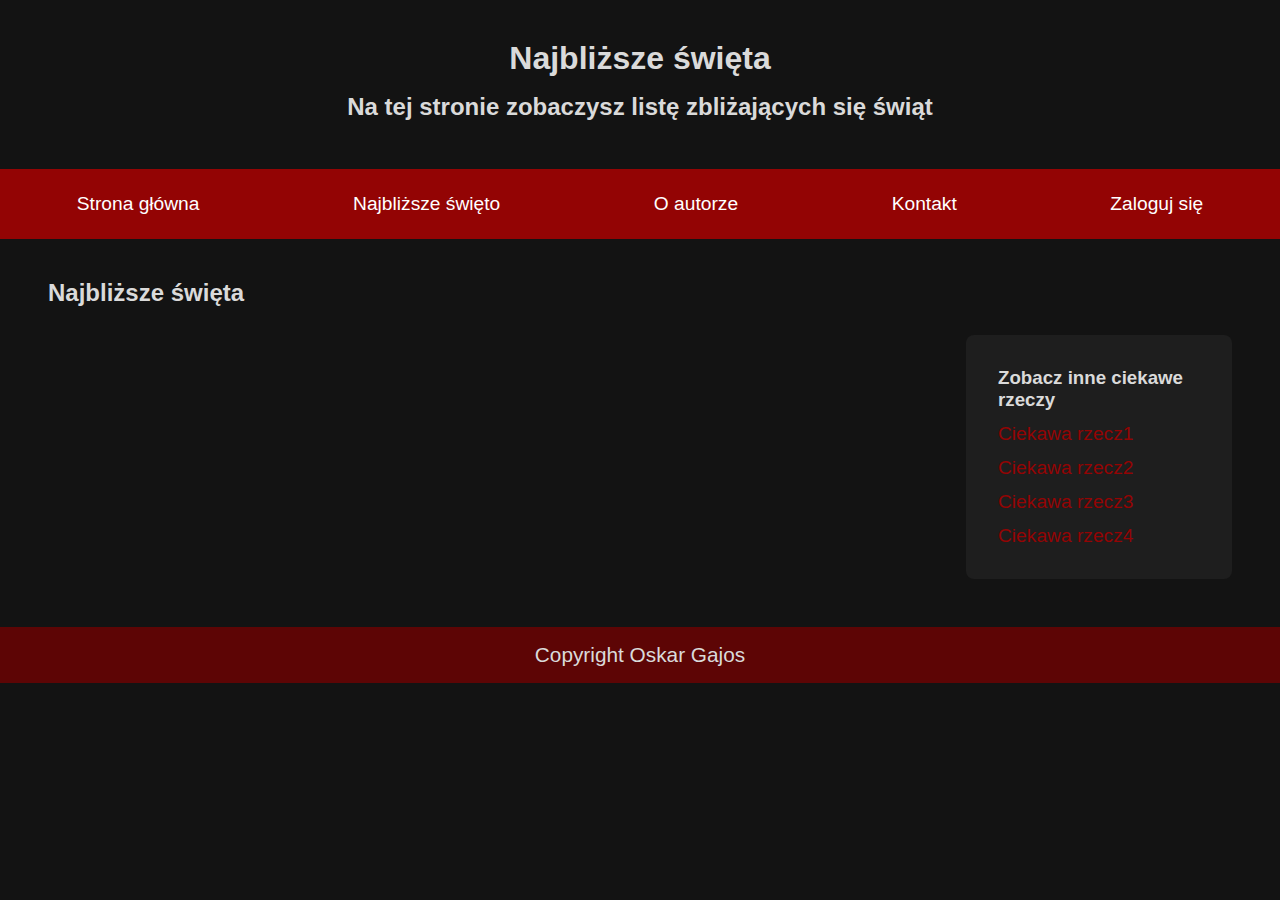
==== commit ffee027a: "Fetch data from RESTful API" ====
--- a/index.html
+++ b/index.html
@@ -29,58 +29,11 @@
         </aside>
         <main>
             <div class="container">
-                <h2>Najbliższe święta</h2>
-                <div class="card">
-                    <img class="card-img" src="images/flaga.jpg" alt="obrazek">
-                    <div class="card-text">
-                        <div class="card-header">
-                            <h3 class="card-title">Święto Niepodległości</h3>
-                            <span class="card-date">11/11/2023</span>
-                        </div>
-                        <span class="card-subtitle">Najważniejsze święto dla każdego patrioty</span>
-                        <div class="card-desc">Święto Niepodległości obchodzone w Polsce 11 listopada upamiętnia odzyskanie niepodległości po 123 latach zaborów w 1918 roku. To dzień, w którym Polacy świętują narodowy triumf i okazują miłość do ojczyzny poprzez różne uroczystości, defilady i noszenie biało-czerwonych barw narodowych.</div>
-                        <a class="card-link responsive-link" href="pages/niepodleglosc.html">Czytaj dalej...</a>
-                    </div>
-                </div>
-                <div class="card">
-                    <img class="card-img" src="images/R.jpg" alt="obrazek">
-                    <div class="card-text">
-                        <div class="card-header">
-                            <h3 class="card-title">Haloween</h3>
-                            <span class="card-date">31/10/2023</span>
-                        </div>
-                        <span class="card-subtitle">Kolorowe, upiorne święto pełne przebieranek</span>
-                        <div class="card-desc">halloween to amerykańskie święto obchodzone 31 października. W tym dniu ludzie przebierają się za postaci groźne, zabawne lub straszne, a dzieci chodzą od drzwi do drzwi, prosząc o słodycze w zamian za groźby "cukierek albo psikus". To okazja do zabaw, dekoracji w duchu horroru i wspólnych przyjęć. Halloween ma korzenie w celtyckim święcie Samhain, które obchodzono na przełomie października i listopada, aby uczcić zmarłych i przywitać nadejście zimy.</div>
-                        <a class="card-link responsive-link" href="pages/haloween.html">Czytaj dalej...</a>
-                    </div>
-                </div>
-                <div class="card">
-                    <img class="card-img" src="images/choinka.jpg" alt="obrazek">
-                    <div class="card-text">
-                        <div class="card-header">
-                            <h3 class="card-title">Boże narodzenie</h3>
-                            <span class="card-date">25/12/2023</span>
-                        </div>
-                        <span class="card-subtitle">Czas radosnego kolędowania i spędzania czasu z rodziną</span>
-                        <div class="card-desc">Boże Narodzenie to chrześcijańskie święto obchodzone 25 grudnia, które upamiętnia narodziny Jezusa Chrystusa i jest okazją do spotkań w rodzinie, wymiany prezentów i dekorowania choinki.</div>
-                        <a class="card-link responsive-link" href="pages/Boze-n.html">Czytaj dalej...</a>
-                    </div>
-                </div>
-                <div class="card">
-                    <img class="card-img" src="images/nowyrok.jpg" alt="obrazek">
-                    <div class="card-text">
-                        <div class="card-header">
-                            <h3 class="card-title">Sylwester</h3>
-                            <span class="card-date">31/12/2023</span>
-                        </div>
-                        <span class="card-subtitle">Wieczór, w którym ludzie na całym świecie witają Nowy Rok zabawami, fajerwerkami i towarzyskimi spotkaniami.</span>
-                        <div class="card-desc">Sylwester to wyjątkowy wieczór 31 grudnia, kiedy ludzie świętują zbliżający się koniec roku i nadejście Nowego Roku. To czas, gdy wiele osób organizuje przyjęcia, spotkania z przyjaciółmi i rodziną, bądź uczestniczy w publicznych imprezach. Tradycyjnie, o północy wita się Nowy Rok poprzez wystrzał sztucznych ogni i wzajemne życzenia. Sylwester to także okazja do podsumowań minionego roku oraz planowania przyszłych celów i marzeń. Wiele osób obchodzi tę noc z nadzieją na pomyślność i szczęście w nadchodzącym roku.</div>
-                        <a class="card-link responsive-link" href="pages/sylwester.html">Czytaj dalej...</a>
-                    </div>
-                </div>
+                <h2>Najbliższe święta</h2> 
             </div>
         </main>
     </div>
     <footer>Copyright Oskar Gajos</footer>
+    <script src="js/main.js"></script>
 </body>
-</html>+</html>
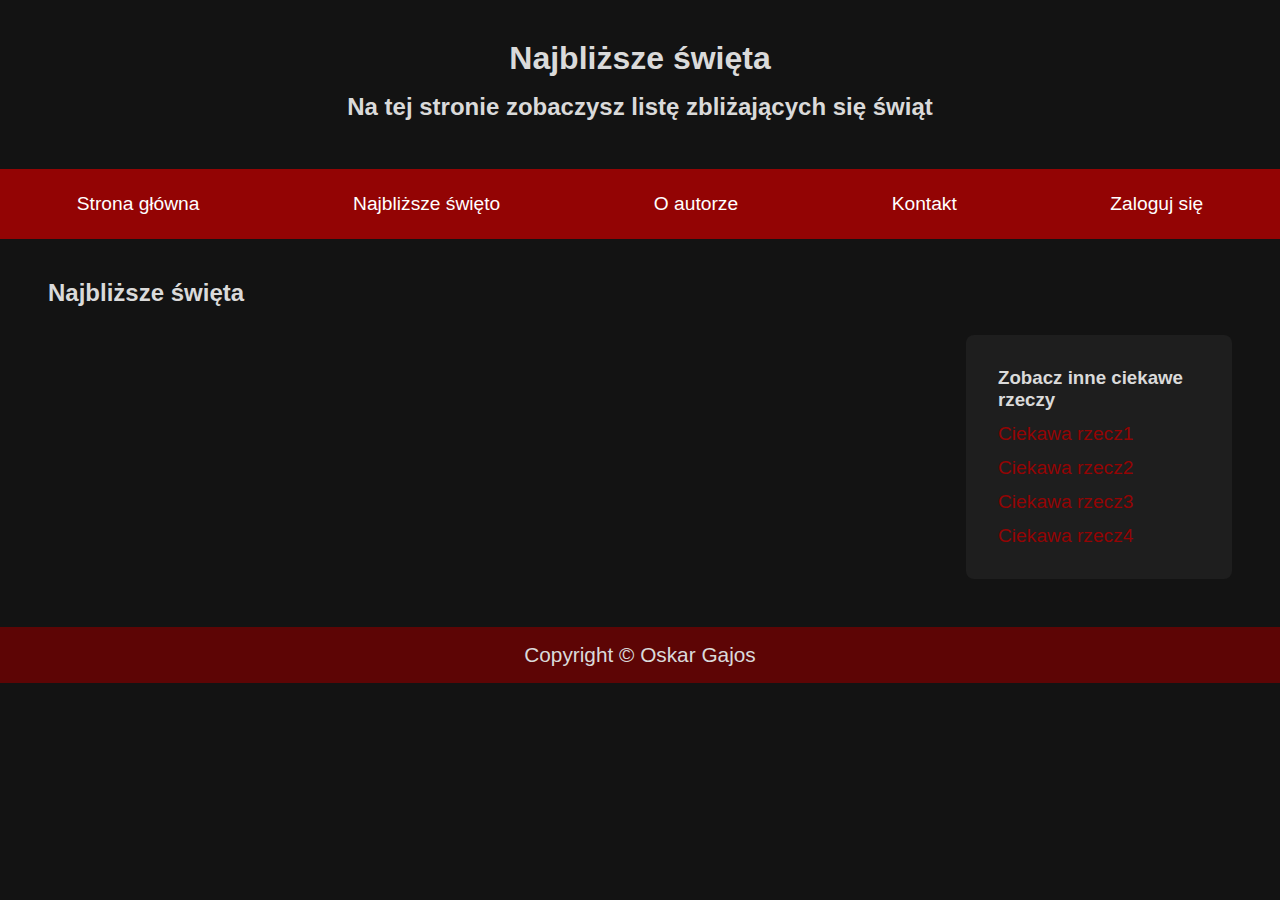
==== commit f518ddd9: "Create SPA application" ====
--- a/index.html
+++ b/index.html
@@ -5,6 +5,7 @@
     <meta name="viewport" content="width=device-width, initial-scale=1.0">
     <link type="text/css" rel="stylesheet" href="css/main.css">
     <link rel="stylesheet" href="css/layout.css">
+    <link rel="stylesheet" href="css/page.css">
     <title>Święta</title>
 </head>
 <body>
@@ -28,12 +29,10 @@
                 <a class="aside-link responsive-link" href="#">Ciekawa rzecz4</a>
         </aside>
         <main>
-            <div class="container">
-                <h2>Najbliższe święta</h2> 
-            </div>
+            <div class="container"></div>
         </main>
     </div>
-    <footer>Copyright Oskar Gajos</footer>
+    <footer>Copyright &copy; Oskar Gajos</footer>
     <script src="js/main.js"></script>
 </body>
 </html>
--- a/css/page.css
+++ b/css/page.css
@@ -0,0 +1,37 @@
+.main-image {
+    aspect-ratio: 4/3;
+    width: 30rem;
+    border-radius: 5%;
+    box-shadow: 10px 10px 32px -4px rgba(0,0,0,0.75);
+    -webkit-box-shadow: 10px 10px 32px -4px rgba(0,0,0,0.75);
+    -moz-box-shadow: 10px 10px 32px -4px rgba(0,0,0,0.75);
+    float: left;
+}
+
+.image-caption {
+    text-align: center;
+    font-style: italic;
+    font-size: 1.2rem;
+    opacity: 0.7;
+}
+
+.container-page {
+    display: flex;
+    flex-direction: column;
+    gap: 3rem;
+    padding: 3rem;
+}
+
+.content {
+    text-align: justify;
+    text-indent: 1.5rem;
+}
+
+.content::first-letter {
+    font-size: 2rem;
+}
+
+/* p {
+    line-height: 1.5rem;
+    margin-bottom: 2rem;
+} */